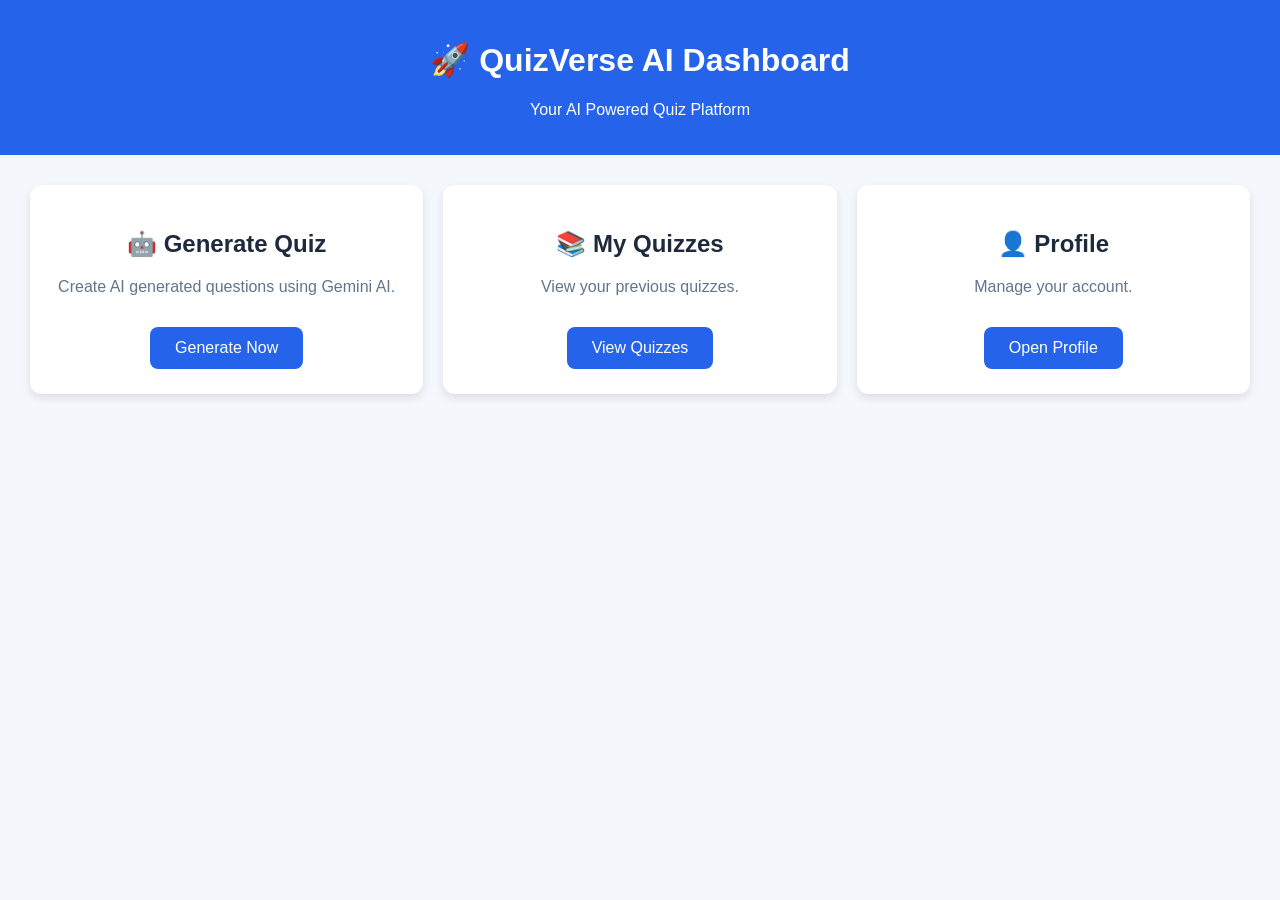
==== app/templates/dashboard.html @ 49101b51 "Initial version of QuizVerse AI" ====
<!DOCTYPE html>
<html lang="en">
<head>
    <meta charset="UTF-8">
    <meta name="viewport" content="width=device-width, initial-scale=1.0">

    <title>QuizVerse AI - Dashboard</title>

    <style>
        body {
            font-family: Arial, sans-serif;
            background: #f4f7fb;
            margin: 0;
        }

        .header {
            background: #2563eb;
            color: white;
            padding: 20px;
            text-align: center;
        }

        .container {
            padding: 30px;
            display: grid;
            grid-template-columns: repeat(auto-fit, minmax(250px, 1fr));
            gap: 20px;
        }

        .card {
            background: white;
            padding: 25px;
            border-radius: 12px;
            box-shadow: 0 4px 10px rgba(0,0,0,0.1);
            text-align: center;
        }

        .card h2 {
            color: #1e293b;
        }

        .card p {
            color: #64748b;
        }

        .btn {
            display: inline-block;
            margin-top: 15px;
            padding: 12px 25px;
            background: #2563eb;
            color: white;
            text-decoration: none;
            border-radius: 8px;
        }

        .btn:hover {
            background: #1d4ed8;
        }
    </style>

</head>

<body>

<div class="header">
    <h1>🚀 QuizVerse AI Dashboard</h1>
    <p>Your AI Powered Quiz Platform</p>
</div>


<div class="container">


    <div class="card">
        <h2>🤖 Generate Quiz</h2>
        <p>Create AI generated questions using Gemini AI.</p>

        <a class="btn" href="/generate">
            Generate Now
        </a>
    </div>


    <div class="card">
        <h2>📚 My Quizzes</h2>
        <p>View your previous quizzes.</p>

        <a class="btn" href="/quizzes">
            View Quizzes
        </a>
    </div>


    <div class="card">
        <h2>👤 Profile</h2>
        <p>Manage your account.</p>

        <a class="btn" href="/profile">
            Open Profile
        </a>
    </div>


</div>


</body>
</html>
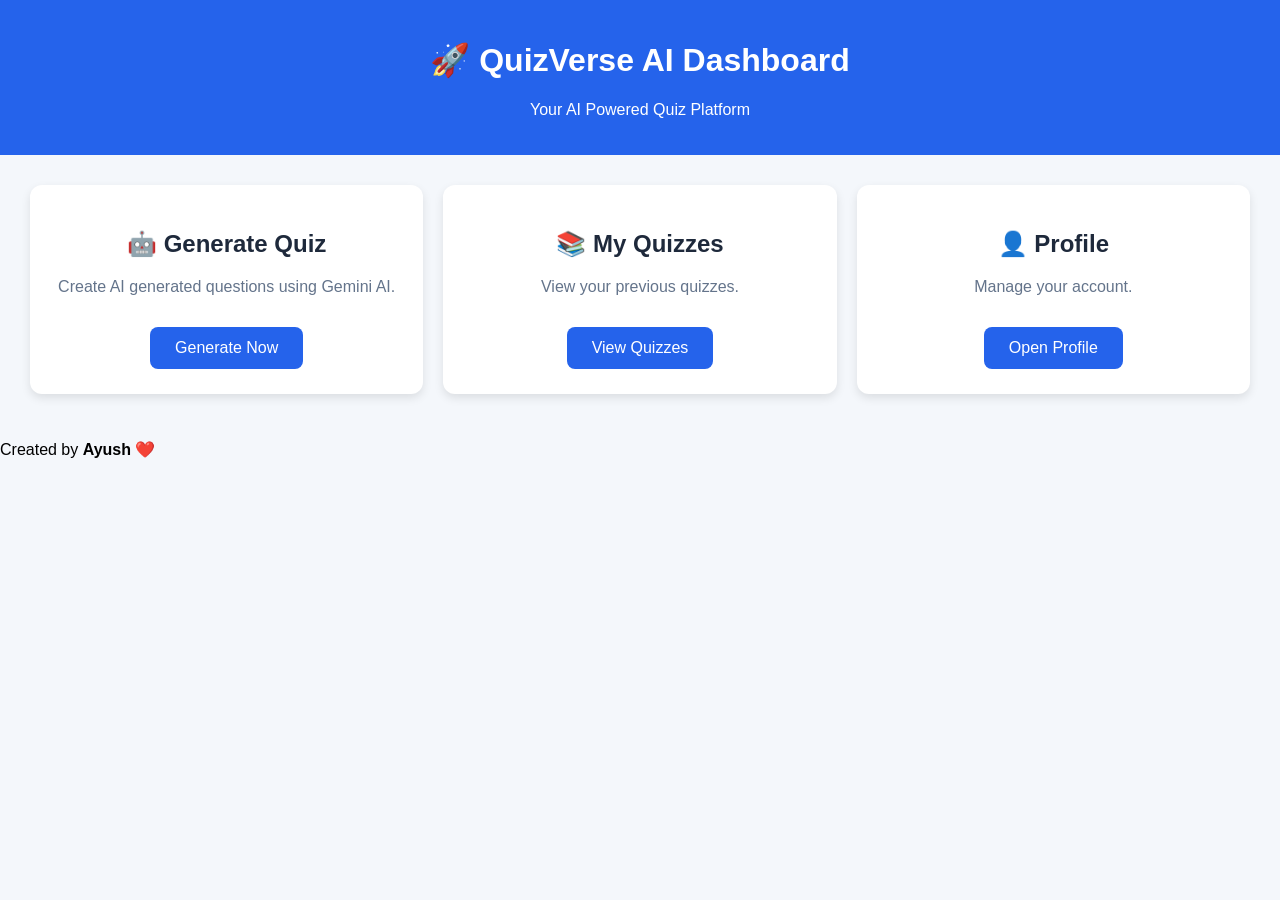
==== commit 2fd2e1c9: "Aading Footer" ====
--- a/app/templates/dashboard.html
+++ b/app/templates/dashboard.html
@@ -102,6 +102,9 @@
 
 
 </div>
+<footer class="footer">
+    <p>Created by <strong>Ayush</strong> ❤️</p>
+</footer>
 
 
 </body>
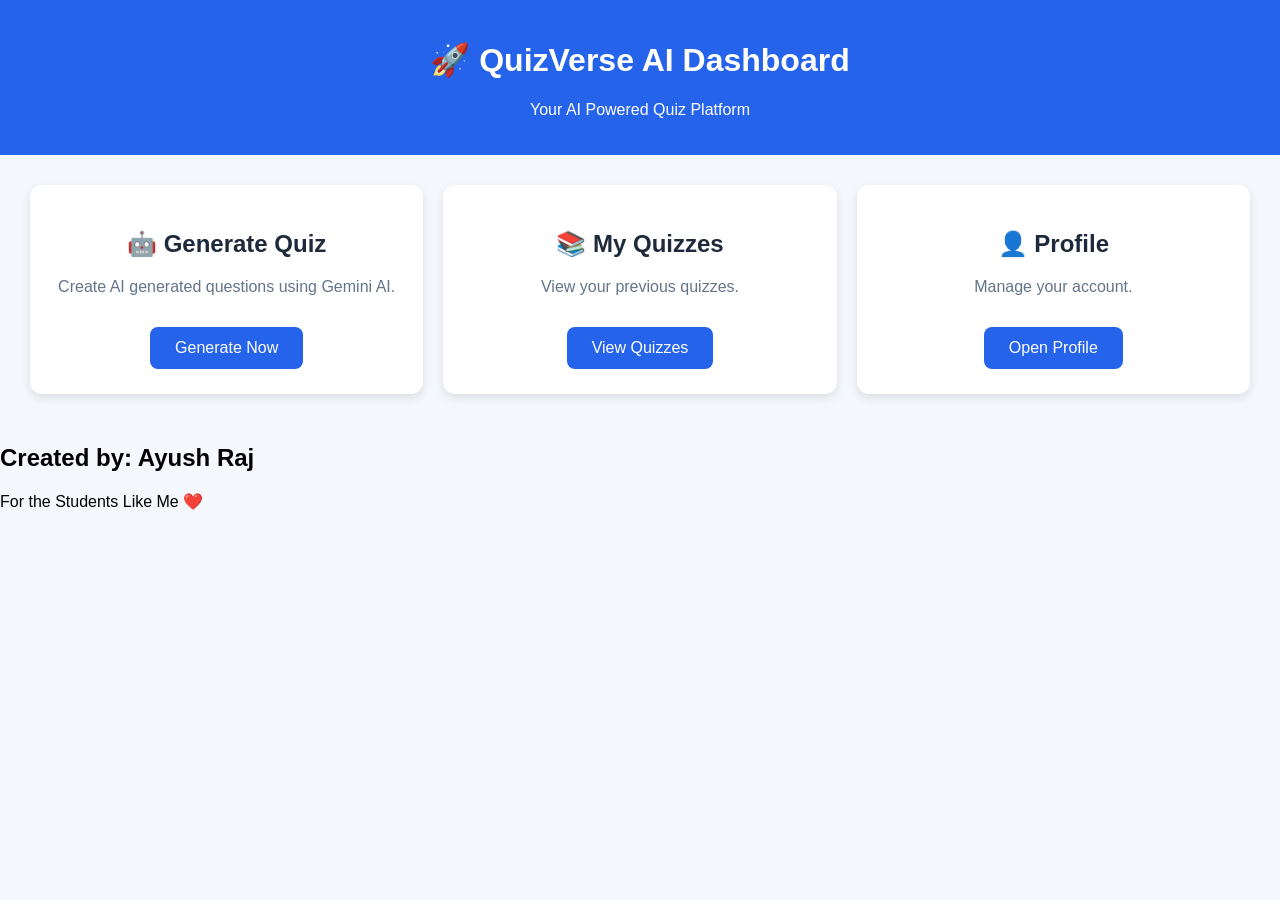
==== commit bcda5530: "Adding Footer" ====
--- a/app/templates/dashboard.html
+++ b/app/templates/dashboard.html
@@ -103,8 +103,11 @@
 
 </div>
 <footer class="footer">
-    <p>Created by <strong>Ayush</strong> ❤️</p>
-</footer>
+        <div class="footer-box">
+                <h2 class="creator">Created by: Ayush Raj</h2>
+                        <p class="tagline">For the Students Like Me ❤️</p>
+                            </div>
+                            </footer>
 
 
 </body>
